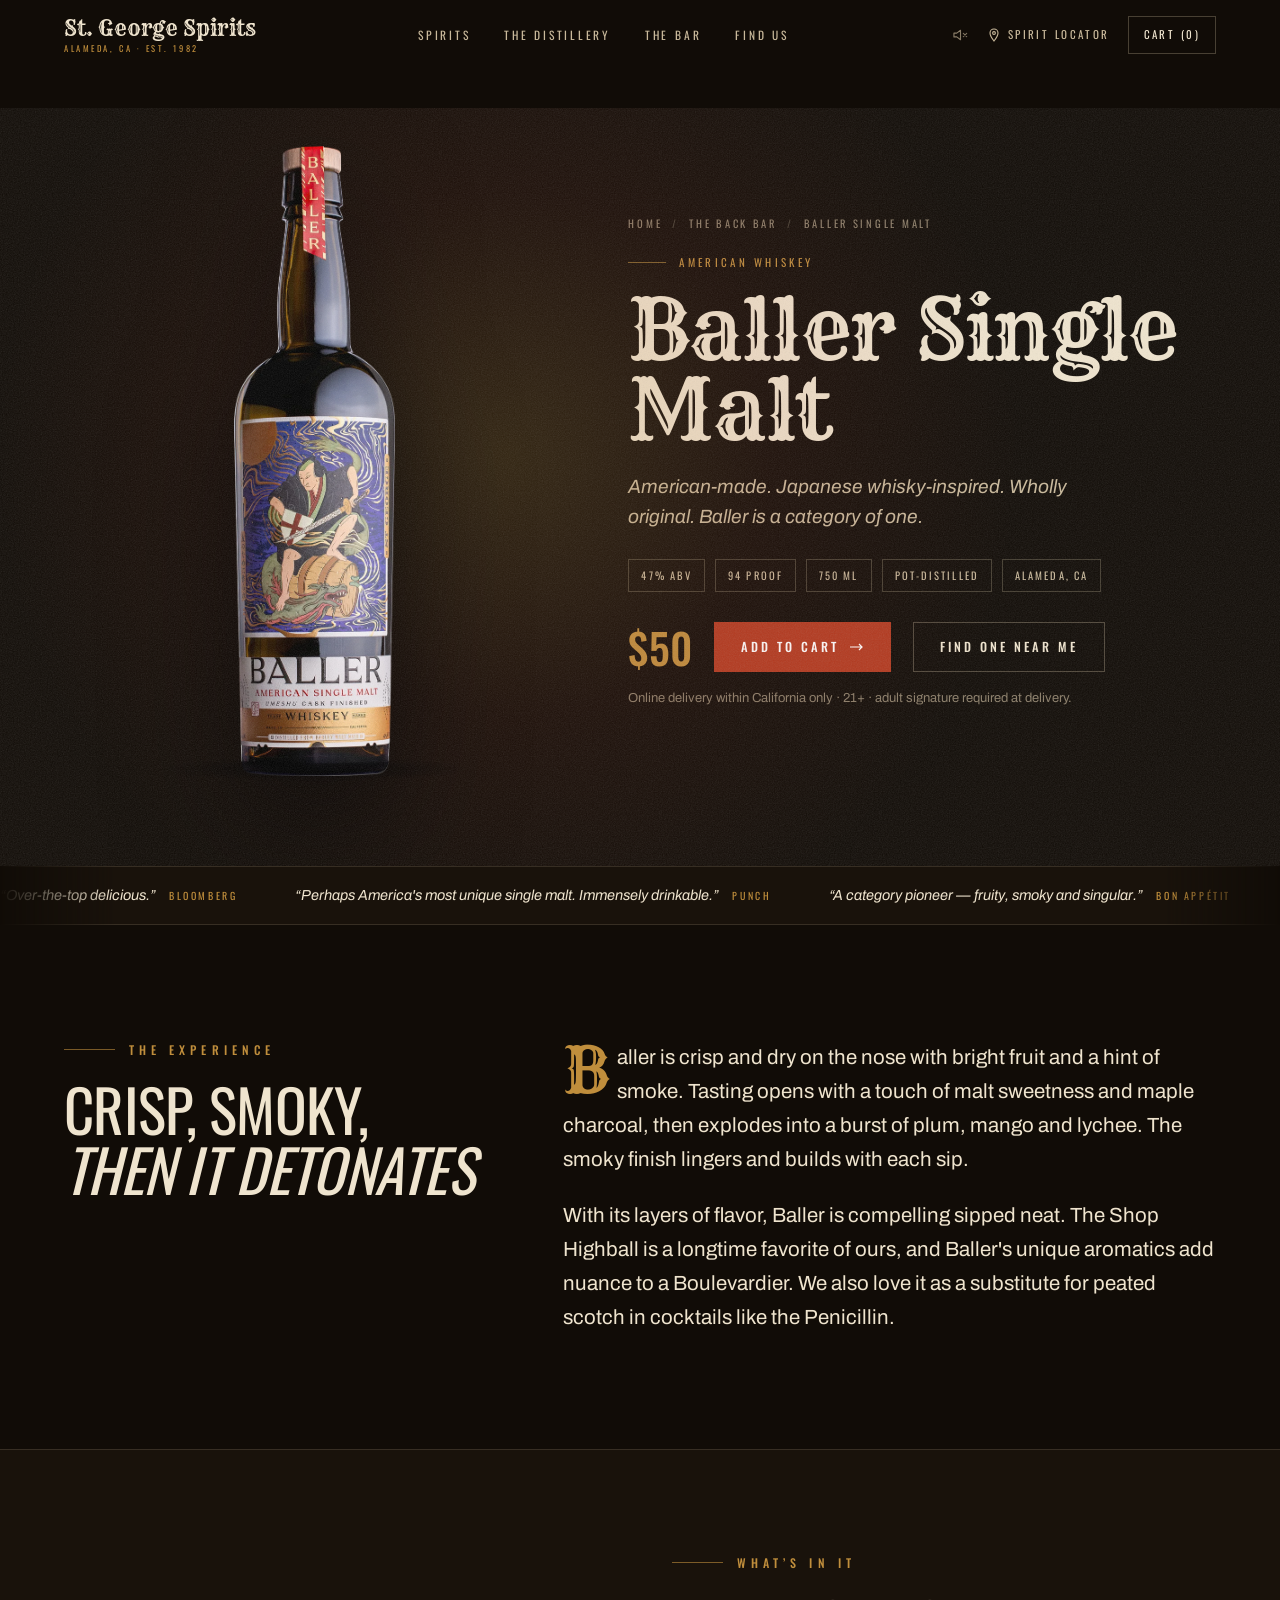
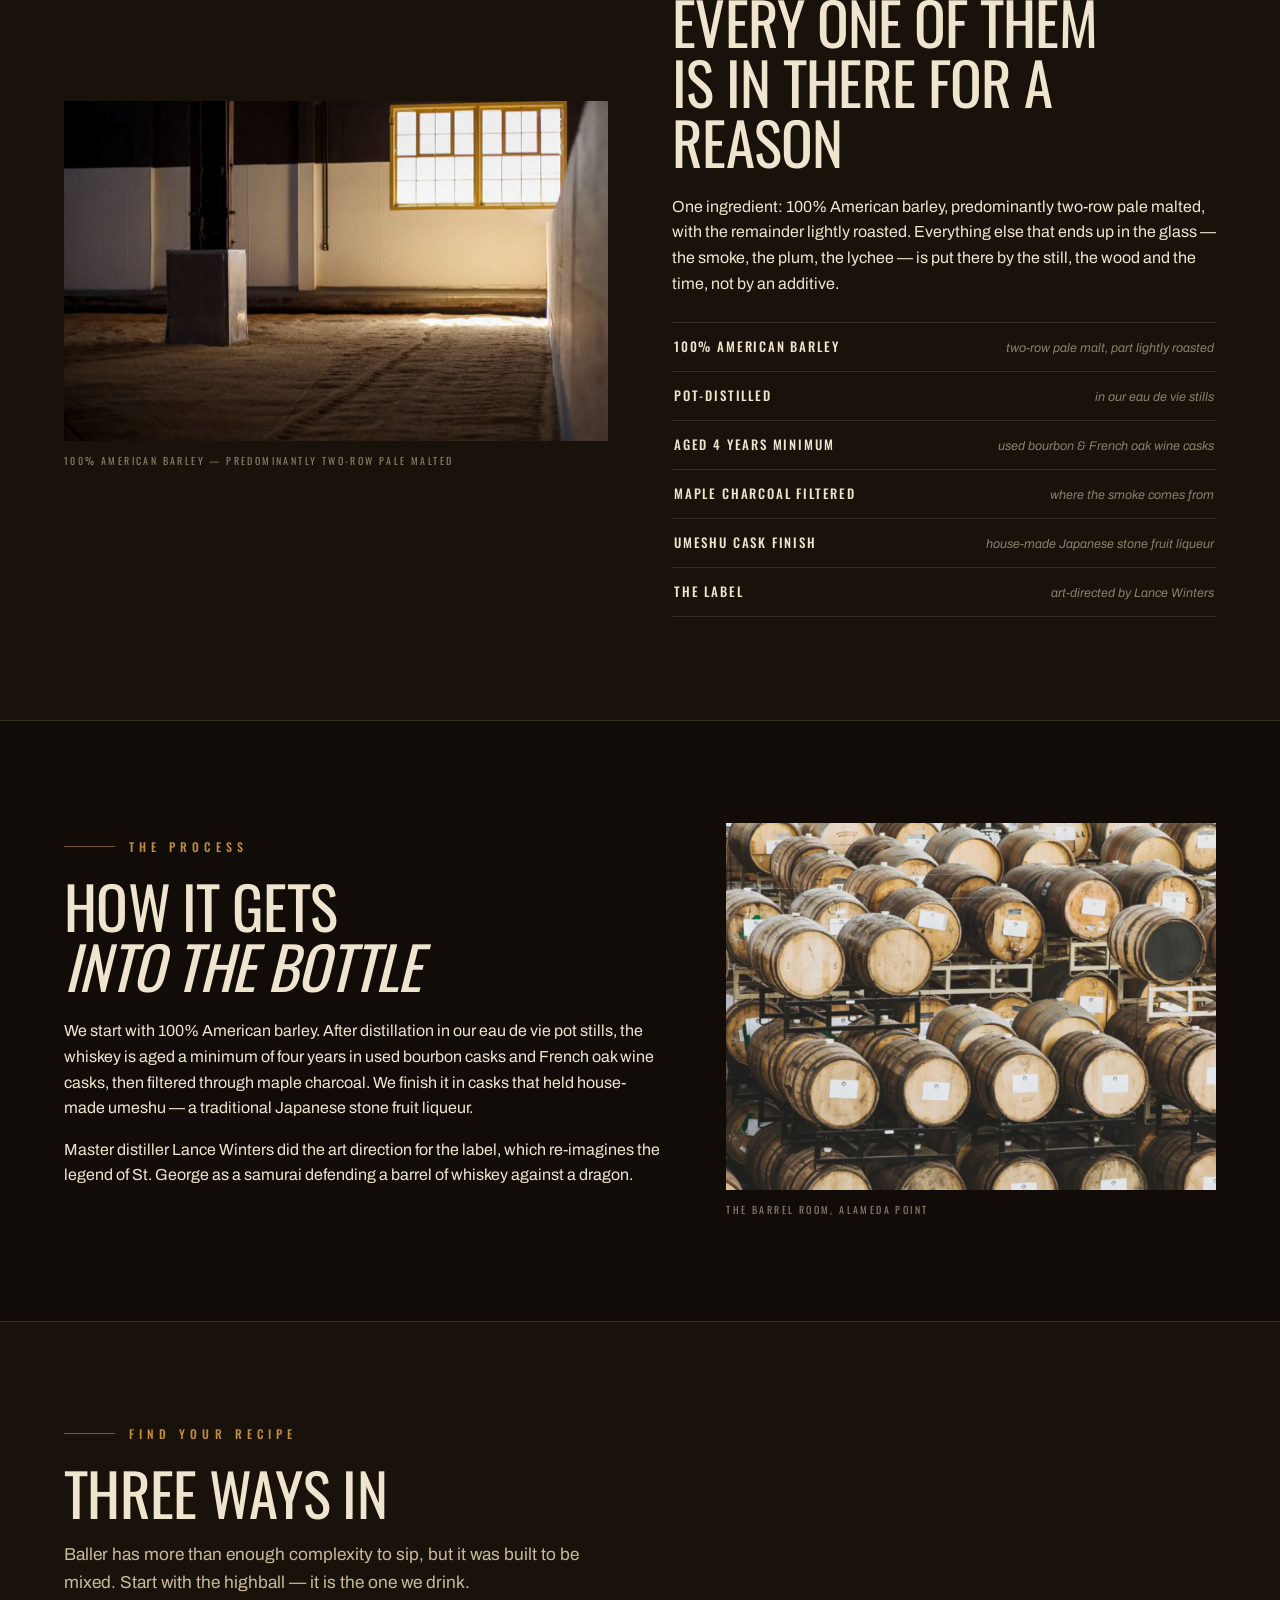
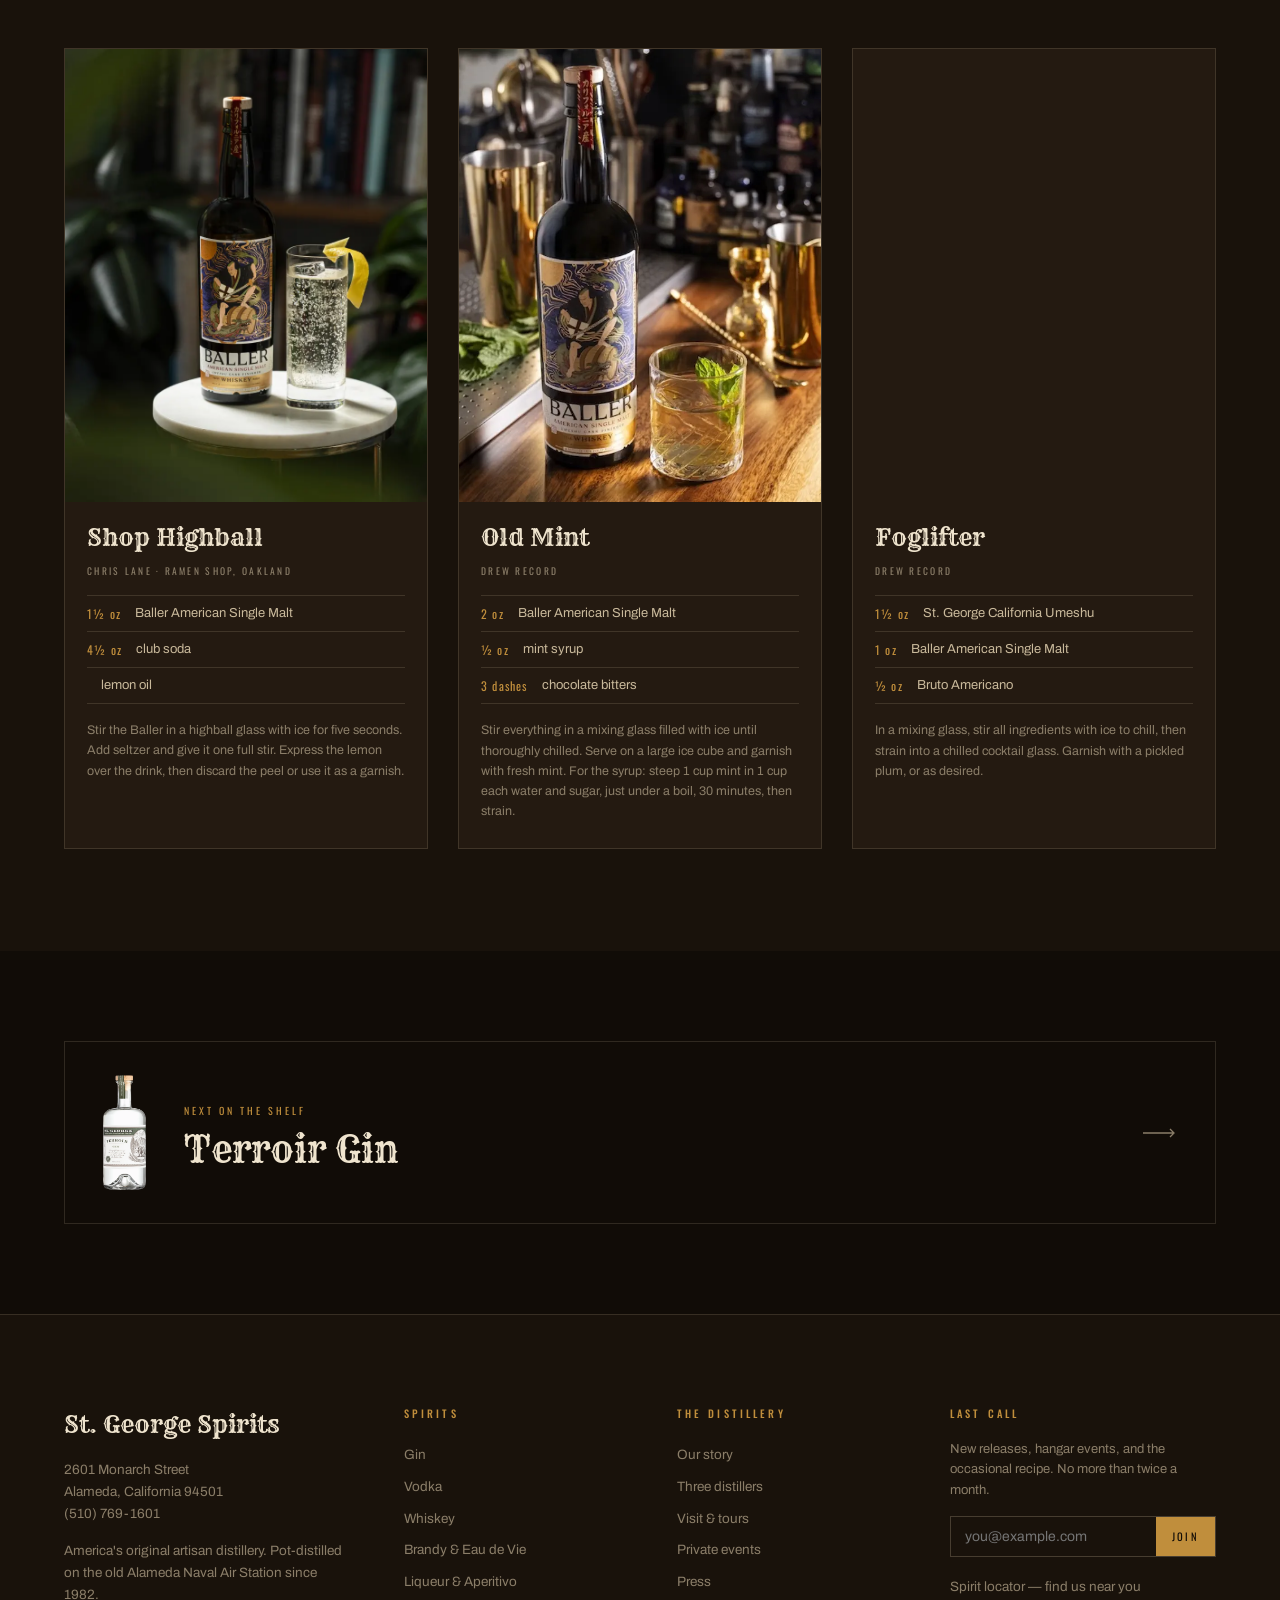
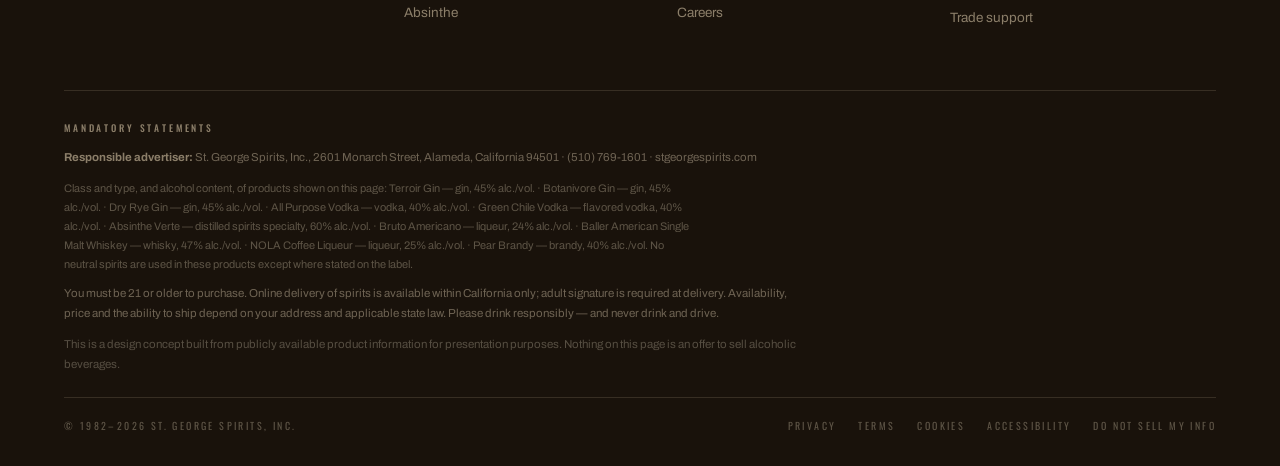
==== spirits/baller-single-malt.html @ ffea4fe0 "St. George Spirits homepage design concept Unofficial, non-commercial portfolio piece. Static site, " ====
<!doctype html>
<html lang="en">
<head>
<meta charset="utf-8">
<meta name="viewport" content="width=device-width, initial-scale=1, viewport-fit=cover">
<title>Baller American Single Malt Whiskey — St. George Spirits</title>
<meta name="description" content="100% American barley, aged four years, filtered through maple charcoal and finished in house-made umeshu casks. 47% ABV, $50.">

<link rel="canonical" href="https://stgeorge-concept.vercel.app/spirits/baller-single-malt.html">
<meta name="theme-color" content="#110C07">
<meta name="robots" content="noindex,nofollow">

<meta property="og:type" content="product">
<meta property="og:site_name" content="St. George Spirits">
<meta property="og:locale" content="en_US">
<meta property="og:url" content="https://stgeorge-concept.vercel.app/spirits/baller-single-malt.html">
<meta property="og:title" content="Baller American Single Malt Whiskey — St. George Spirits">
<meta property="og:description" content="100% American barley, aged four years, filtered through maple charcoal and finished in house-made umeshu casks. 47% ABV, $50.">
<meta property="og:image" content="https://stgeorge-concept.vercel.app/assets/img/og-baller-single-malt.jpg">
<meta property="og:image:width" content="1200">
<meta property="og:image:height" content="630">
<meta property="og:image:alt" content="A bottle of St. George Baller American Single Malt Whiskey against a dark ground.">
<meta property="product:price:amount" content="50">
<meta property="product:price:currency" content="USD">

<meta name="twitter:card" content="summary_large_image">
<meta name="twitter:title" content="Baller American Single Malt Whiskey — St. George Spirits">
<meta name="twitter:description" content="100% American barley, aged four years, filtered through maple charcoal and finished in house-made umeshu casks. 47% ABV, $50.">
<meta name="twitter:image" content="https://stgeorge-concept.vercel.app/assets/img/og-baller-single-malt.jpg">

<link rel="icon" href="../assets/img/favicon.svg" type="image/svg+xml">
<link rel="apple-touch-icon" href="../assets/img/apple-touch-icon.png">

<link rel="preconnect" href="https://fonts.googleapis.com">
<link rel="preconnect" href="https://fonts.gstatic.com" crossorigin>
<link href="https://fonts.googleapis.com/css2?family=Rye&family=Oswald:wght@300;400;500;600&family=Archivo:ital,wght@0,400;0,500;0,600;1,400&display=swap" rel="stylesheet">
<link rel="stylesheet" href="../assets/css/base.css">
<link rel="stylesheet" href="../assets/css/product.css">

<script type="application/ld+json">
{
  "@context": "https://schema.org",
  "@type": "Product",
  "name": "Baller Single Malt",
  "image": "https://stgeorge-concept.vercel.app/assets/bottles/baller-single-malt-lg.webp",
  "description": "American-made. Japanese whisky-inspired. Wholly original. Baller is a category of one.",
  "sku": "baller-single-malt",
  "brand": {
    "@type": "Brand",
    "name": "St. George Spirits"
  },
  "manufacturer": {
    "@type": "Organization",
    "name": "St. George Spirits",
    "address": {
      "@type": "PostalAddress",
      "streetAddress": "2601 Monarch Street",
      "addressLocality": "Alameda",
      "addressRegion": "CA",
      "postalCode": "94501",
      "addressCountry": "US"
    }
  },
  "offers": {
    "@type": "Offer",
    "price": "50",
    "priceCurrency": "USD",
    "availability": "https://schema.org/InStock",
    "url": "https://stgeorge-concept.vercel.app/spirits/baller-single-malt.html",
    "eligibleRegion": {
      "@type": "State",
      "name": "California"
    }
  }
}
</script>
</head>
<body data-base="../">

<header class="site" id="hdr">
  <a class="brand" href="../index.html">
    <b>St. George Spirits</b>
    <span>Alameda, CA · Est. 1982</span>
  </a>

  <nav class="main" aria-label="Main">
    <div>
      <button type="button" aria-haspopup="true">Spirits</button>
      <div class="panel">
        <p>Gin that tastes like a forest, vodka that tastes like a pepper patch, and a whiskey that answers to nobody.</p>
        <a href="terroir-gin.html">Gin — four of them, no two alike</a>
        <a href="../index.html#backbar">Vodka — built for the cocktail, not the shelf</a>
        <a href="baller-single-malt.html">Whiskey — American single malt, Lot by Lot</a>
        <a href="../index.html#backbar">Brandy &amp; Eau de Vie — thirty pounds of fruit, one bottle</a>
        <a href="../index.html#backbar">Liqueur &amp; Aperitivo — bitter, sweet, and a little loud</a>
        <a href="../index.html#backbar">Absinthe — the first one legal in America since 1912</a>
      </div>
    </div>
    <div>
      <button type="button" aria-haspopup="true">The Distillery</button>
      <div class="panel">
        <p>Sixty-five thousand square feet of decommissioned airplane hangar, sitting on an old naval runway in Alameda.</p>
        <a href="../index.html#about">Our story — forty-plus years of it</a>
        <a href="../index.html#about">Three distillers, one legacy</a>
        <a href="../index.html#visit">Visit the tasting room</a>
        <a href="../index.html#visit">Private events in the hangar</a>
      </div>
    </div>
    <div>
      <button type="button" aria-haspopup="true">The Bar</button>
      <div class="panel">
        <p>Recipes worth the effort, and the house rules for drinking them.</p>
        <a href="../index.html#barkeep">Cocktail recipes</a>
        <a href="../index.html#visit">Events &amp; tastings</a>
        <a href="../index.html#visit">Press &amp; awards</a>
      </div>
    </div>
    <div>
      <button type="button" aria-haspopup="true">Find Us</button>
      <div class="panel">
        <p>We can only ship inside California. Everywhere else, we'll tell you who's got it on the shelf.</p>
        <a href="../index.html#backbar">Shop online — California delivery</a>
        <a href="../index.html#visit">Spirit locator — all 50 states</a>
        <a href="../index.html#visit">Trade support</a>
      </div>
    </div>
  </nav>

  <div class="hdr-right">
    <a class="locate" href="../index.html#visit">
      <svg width="12" height="14" viewBox="0 0 12 14" fill="none" aria-hidden="true"><path d="M6 1C3.8 1 2 2.8 2 5c0 3 4 8 4 8s4-5 4-8c0-2.2-1.8-4-4-4Z" stroke="currentColor" stroke-width="1.1"/><circle cx="6" cy="5" r="1.4" stroke="currentColor" stroke-width="1.1"/></svg>
      Spirit Locator
    </a>
    <button class="cart" type="button">Cart (0)</button>
    <button class="burger" type="button" aria-label="Menu"><i></i></button>
  </div>
</header>

<main class="pdp">

<!-- ======================= HERO ======================= -->
<section class="pdp-hero">
  <div class="pdp-glow" aria-hidden="true"></div>
  <div class="grain" style="opacity:.26"></div>
  <div class="pdp-in">

    <div class="pdp-bottle">
      <img src="../assets/bottles/baller-single-malt-lg.webp" alt="A bottle of St. George Baller American Single Malt Whiskey against a dark ground." width="779" height="1887" fetchpriority="high" decoding="async">
    </div>

    <div class="pdp-meta">
      <nav class="crumb" aria-label="Breadcrumb">
        <a href="../index.html">Home</a><span>/</span><a href="../index.html#backbar">The back bar</a><span>/</span>Baller Single Malt
      </nav>
      <p class="series" style="margin-top:22px">American Whiskey</p>
      <h1>Baller Single Malt</h1>
      <p class="say">American-made. Japanese whisky-inspired. Wholly original. Baller is a category of one.</p>

      <div class="pdp-spec">
        <span>47% ABV</span><span>94 proof</span><span>750 ml</span><span>Pot-distilled</span><span>Alameda, CA</span>
      </div>

      <div class="pdp-buy">
        <span class="pr">$50</span>
        <a class="btn btn--solid" href="#">Add to cart <svg width="14" height="8" viewBox="0 0 14 8" fill="none" aria-hidden="true"><path d="M0 4h12M9 1l3 3-3 3" stroke="currentColor" stroke-width="1.2"/></svg></a>
        <a class="btn" href="../index.html#visit">Find one near me</a>
      </div>
      <p class="small pdp-ship">Online delivery within California only &middot; 21+ &middot; adult signature required at delivery.</p>
    </div>

  </div>
</section>

<!-- ======================= PRESS ======================= -->
<div class="press">
  <ul>
      <li><q>Over-the-top delicious.</q><cite>Bloomberg</cite></li>
      <li><q>Perhaps America's most unique single malt. Immensely drinkable.</q><cite>PUNCH</cite></li>
      <li><q>A category pioneer — fruity, smoky and singular.</q><cite>Bon App&eacute;tit</cite></li>
      <li><q>One of the most visionary whiskeys on the market.</q><cite>Spirited</cite></li>
      <li><q>This might be the best new spirit of the year, period.</q><cite>Supercall</cite></li>
      <li><q>Exactly the kind of whisk(e)y that keeps me in love with whisk(e)y.</q><cite>The Whiskey Wash</cite></li>
      <li><q>A stunning label to match.</q><cite>Whisky Advocate</cite></li>
      <li><q>Uniquely delicious — the depth of the palate is remarkable.</q><cite>Food &amp; Wine</cite></li>
      <li><q>A meta whiskey, if there ever was one.</q><cite>The Daily Beast</cite></li>
      <li><q>Downright delicious.</q><cite>Gear Patrol</cite></li>
      <li><q>Over-the-top delicious.</q><cite>Bloomberg</cite></li>
      <li><q>Perhaps America's most unique single malt. Immensely drinkable.</q><cite>PUNCH</cite></li>
      <li><q>A category pioneer — fruity, smoky and singular.</q><cite>Bon App&eacute;tit</cite></li>
      <li><q>One of the most visionary whiskeys on the market.</q><cite>Spirited</cite></li>
      <li><q>This might be the best new spirit of the year, period.</q><cite>Supercall</cite></li>
      <li><q>Exactly the kind of whisk(e)y that keeps me in love with whisk(e)y.</q><cite>The Whiskey Wash</cite></li>
      <li><q>A stunning label to match.</q><cite>Whisky Advocate</cite></li>
      <li><q>Uniquely delicious — the depth of the palate is remarkable.</q><cite>Food &amp; Wine</cite></li>
      <li><q>A meta whiskey, if there ever was one.</q><cite>The Daily Beast</cite></li>
      <li><q>Downright delicious.</q><cite>Gear Patrol</cite></li>
  </ul>
</div>

<!-- ======================= EXPERIENCE ======================= -->
<section class="exp">
  <div class="pdp-in exp-grid">
    <div class="rv">
      <p class="eyebrow">The experience</p>
      <h2 class="h2">Crisp, smoky,<br><em>then it detonates</em></h2>
    </div>
    <div class="exp-body rv">
        <p class="drop">Baller is crisp and dry on the nose with bright fruit and a hint of smoke. Tasting opens with a touch of malt sweetness and maple charcoal, then explodes into a burst of plum, mango and lychee. The smoky finish lingers and builds with each sip.</p>
        <p>With its layers of flavor, Baller is compelling sipped neat. The Shop Highball is a longtime favorite of ours, and Baller's unique aromatics add nuance to a Boulevardier. We also love it as a substitute for peated scotch in cocktails like the Penicillin.</p>
    </div>
  </div>
</section>

<!-- ======================= WHAT'S IN IT ======================= -->
<section class="whats">
  <div class="pdp-in whats-grid">
    <figure class="rv">
      <img src="../assets/img/pdp/baller-botanicals.webp" alt="100% American barley — predominantly two-row pale malted" loading="lazy" decoding="async" width="960" height="600">
      <figcaption>100% American barley — predominantly two-row pale malted</figcaption>
    </figure>
    <div class="rv">
      <p class="eyebrow">What&rsquo;s in it</p>
      <h2 class="h2" style="margin-bottom:22px">Every one of them<br>is in there for a reason</h2>
        <p>One ingredient: 100% American barley, predominantly two-row pale malted, with the remainder lightly roasted. Everything else that ends up in the glass — the smoke, the plum, the lychee — is put there by the still, the wood and the time, not by an additive.</p>
      <ul class="spec-list">
        <li><b>100% American barley</b><span>two-row pale malt, part lightly roasted</span></li>
        <li><b>Pot-distilled</b><span>in our eau de vie stills</span></li>
        <li><b>Aged 4 years minimum</b><span>used bourbon &amp; French oak wine casks</span></li>
        <li><b>Maple charcoal filtered</b><span>where the smoke comes from</span></li>
        <li><b>Umeshu cask finish</b><span>house-made Japanese stone fruit liqueur</span></li>
        <li><b>The label</b><span>art-directed by Lance Winters</span></li>
      </ul>
    </div>
  </div>
</section>

<!-- ======================= PROCESS ======================= -->
<section class="process">
  <div class="pdp-in process-grid">
    <div class="rv">
      <p class="eyebrow">The process</p>
      <h2 class="h2" style="margin-bottom:22px">How it gets<br><em>into the bottle</em></h2>
        <p>We start with 100% American barley. After distillation in our eau de vie pot stills, the whiskey is aged a minimum of four years in used bourbon casks and French oak wine casks, then filtered through maple charcoal. We finish it in casks that held house-made umeshu — a traditional Japanese stone fruit liqueur.</p>
        <p>Master distiller Lance Winters did the art direction for the label, which re-imagines the legend of St. George as a samurai defending a barrel of whiskey against a dragon.</p>
    </div>
    <figure class="rv">
      <img src="../assets/img/pdp/baller-process.webp" alt="The barrel room, Alameda Point" loading="lazy" decoding="async" width="960" height="720">
      <figcaption style="font-family:var(--f-cond);font-size:10px;letter-spacing:.24em;text-transform:uppercase;color:var(--muted);padding-top:12px">The barrel room, Alameda Point</figcaption>
    </figure>
  </div>
</section>

<!-- ======================= COCKTAILS ======================= -->
<section class="mix">
  <div class="pdp-in">
    <div class="rv" style="max-width:62ch">
      <p class="eyebrow">Find your recipe</p>
      <h2 class="h2">Three ways in</h2>
      <p class="lede" style="margin-top:18px">Baller has more than enough complexity to sip, but it was built to be mixed. Start with the highball — it is the one we drink.</p>
    </div>
    <div class="mix-grid">
      <article class="drink rv">
        <img src="../assets/img/pdp/baller-highball.webp" alt="Shop Highball" loading="lazy" decoding="async" width="800" height="1000">
        <div class="d-in">
          <h3>Shop Highball</h3>
          <p class="by">Chris Lane · Ramen Shop, Oakland</p>
          <dl>
          <div><dt>1&frac12; oz</dt><dd>Baller American Single Malt</dd></div>
          <div><dt>4&frac12; oz</dt><dd>club soda</dd></div>
          <div><dt></dt><dd>lemon oil</dd></div>
          </dl>
          <p class="how">Stir the Baller in a highball glass with ice for five seconds. Add seltzer and give it one full stir. Express the lemon over the drink, then discard the peel or use it as a garnish.</p>
        </div>
      </article>
      <article class="drink rv">
        <img src="../assets/img/pdp/baller-oldmint.webp" alt="Old Mint" loading="lazy" decoding="async" width="800" height="1000">
        <div class="d-in">
          <h3>Old Mint</h3>
          <p class="by">Drew Record</p>
          <dl>
          <div><dt>2 oz</dt><dd>Baller American Single Malt</dd></div>
          <div><dt>&frac12; oz</dt><dd>mint syrup</dd></div>
          <div><dt>3 dashes</dt><dd>chocolate bitters</dd></div>
          </dl>
          <p class="how">Stir everything in a mixing glass filled with ice until thoroughly chilled. Serve on a large ice cube and garnish with fresh mint. For the syrup: steep 1 cup mint in 1 cup each water and sugar, just under a boil, 30 minutes, then strain.</p>
        </div>
      </article>
      <article class="drink rv">
        <img src="../assets/img/pdp/baller-foglifter.webp" alt="Foglifter" loading="lazy" decoding="async" width="800" height="1000">
        <div class="d-in">
          <h3>Foglifter</h3>
          <p class="by">Drew Record</p>
          <dl>
          <div><dt>1&frac12; oz</dt><dd>St. George California Umeshu</dd></div>
          <div><dt>1 oz</dt><dd>Baller American Single Malt</dd></div>
          <div><dt>&frac12; oz</dt><dd>Bruto Americano</dd></div>
          </dl>
          <p class="how">In a mixing glass, stir all ingredients with ice to chill, then strain into a chilled cocktail glass. Garnish with a pickled plum, or as desired.</p>
        </div>
      </article>
    </div>
  </div>
</section>

<!-- ======================= NEXT ======================= -->
<section class="nextup">
  <div class="pdp-in">
    <a href="terroir-gin.html" class="rv">
      <img src="../assets/bottles/terroir-gin.webp" alt="" loading="lazy" decoding="async">
      <div>
        <span class="lbl">Next on the shelf</span>
        <h3>Terroir Gin</h3>
      </div>
      <span class="arrow"><svg width="34" height="10" viewBox="0 0 34 10" fill="none" aria-hidden="true"><path d="M0 5h30M27 1l4 4-4 4" stroke="currentColor" stroke-width="1.3"/></svg></span>
    </a>
  </div>
</section>

</main>

<footer class="site">
  <div class="f-in">
    <div class="f-top">
      <div class="f-brand">
        <b>St. George Spirits</b>
        <p>2601 Monarch Street<br>Alameda, California 94501<br>(510) 769-1601</p>
        <p style="margin-top:14px">America's original artisan distillery. Pot-distilled on the old Alameda Naval Air Station since 1982.</p>
      </div>
      <div>
        <h4>Spirits</h4>
        <a href="terroir-gin.html">Gin</a><a href="../index.html#backbar">Vodka</a><a href="baller-single-malt.html">Whiskey</a>
        <a href="../index.html#backbar">Brandy &amp; Eau de Vie</a><a href="../index.html#backbar">Liqueur &amp; Aperitivo</a><a href="../index.html#backbar">Absinthe</a>
      </div>
      <div>
        <h4>The Distillery</h4>
        <a href="../index.html#about">Our story</a><a href="../index.html#about">Three distillers</a><a href="../index.html#visit">Visit &amp; tours</a>
        <a href="../index.html#visit">Private events</a><a href="../index.html#visit">Press</a><a href="../index.html#visit">Careers</a>
      </div>
      <div>
        <h4>Last call</h4>
        <p class="small" style="margin:0 0 4px">New releases, hangar events, and the occasional recipe. No more than twice a month.</p>
        <form class="sub-form" onsubmit="event.preventDefault();this.reset();this.querySelector('button').textContent='Done';">
          <input type="email" placeholder="you@example.com" aria-label="Email address" required>
          <button type="submit">Join</button>
        </form>
        <a href="../index.html#visit" style="margin-top:14px">Spirit locator — find us near you</a>
        <a href="../index.html#visit">Trade support</a>
      </div>
    </div>

    <div class="legal">
      <h5>Mandatory statements</h5>
      <p><strong style="color:#8B7E69">Responsible advertiser:</strong> St. George Spirits, Inc., 2601 Monarch Street, Alameda, California 94501 · (510) 769-1601 · stgeorgespirits.com</p>
      <p class="cls">Class and type, and alcohol content, of products shown on this page: Terroir Gin — gin, 45% alc./vol. · Botanivore Gin — gin, 45% alc./vol. · Dry Rye Gin — gin, 45% alc./vol. · All Purpose Vodka — vodka, 40% alc./vol. · Green Chile Vodka — flavored vodka, 40% alc./vol. · Absinthe Verte — distilled spirits specialty, 60% alc./vol. · Bruto Americano — liqueur, 24% alc./vol. · Baller American Single Malt Whiskey — whisky, 47% alc./vol. · NOLA Coffee Liqueur — liqueur, 25% alc./vol. · Pear Brandy — brandy, 40% alc./vol. No neutral spirits are used in these products except where stated on the label.</p>
      <p>You must be 21 or older to purchase. Online delivery of spirits is available within California only; adult signature is required at delivery. Availability, price and the ability to ship depend on your address and applicable state law. Please drink responsibly — and never drink and drive.</p>
      <p style="color:#564E42">This is a design concept built from publicly available product information for presentation purposes. Nothing on this page is an offer to sell alcoholic beverages.</p>
    </div>

    <div class="f-bot">
      <span>© 1982–2026 St. George Spirits, Inc.</span>
      <div>
        <a href="#">Privacy</a><a href="#">Terms</a><a href="#">Cookies</a><a href="#">Accessibility</a><a href="#">Do not sell my info</a>
      </div>
    </div>
  </div>
</footer>

<script src="../assets/js/site.js" defer></script>
</body>
</html>
---- assets/css/base.css ----
/* ============================================================
   ST. GEORGE SPIRITS — shared base: tokens, type, header, footer.
   Loaded by index.html and every product page BEFORE their own
   page-specific <style>, so the cascade order is unchanged.
   ============================================================ */

/* ============================================================
   ST. GEORGE SPIRITS — homepage concept
   Palette: warm near-black ground, parchment, saloon rust, brass.
   Type: Rye (woodtype, sparing) / Oswald (condensed labels)
         / Archivo (body — carries ~90% of the page)
   ============================================================ */

:root{
  --ink:      #110C07;
  --ink-2:    #19120B;
  --ink-3:    #241A11;
  --ink-4:    #332517;
  --paper:    #EFE4CE;
  --bone:     #C9B99B;
  --muted:    #8B7E69;
  --rust:     #B23A20;
  --rust-lo:  #7E2714;
  --brass:    #C08E3C;
  --sage:     #5E6B52;

  --f-wood: 'Rye', 'Bookman Old Style', Georgia, serif;
  --f-cond: 'Oswald', 'Archivo Narrow', 'Helvetica Neue', sans-serif;
  --f-body: 'Archivo', ui-sans-serif, system-ui, -apple-system, 'Segoe UI', sans-serif;

  --gut: clamp(20px, 5vw, 76px);
  --hair: 1px solid rgba(201,185,155,.17);
  --ease: cubic-bezier(.22,.85,.3,1);
}

*{ box-sizing:border-box; }
html{ scroll-behavior:smooth; }
body{
  margin:0; background:var(--ink); color:var(--paper);
  font-family:var(--f-body); font-size:16px; line-height:1.6;
  -webkit-font-smoothing:antialiased;
}
body.is-locked{ overflow:hidden; }
img{ max-width:100%; display:block; }
a{ color:inherit; text-decoration:none; }
button{ font:inherit; color:inherit; background:none; border:0; cursor:pointer; }
::selection{ background:var(--rust); color:#fff; }

/* --- shared type ------------------------------------------------ */
.eyebrow{
  font-family:var(--f-cond); font-size:clamp(10px,1.05vw,12px); font-weight:500;
  letter-spacing:.42em; text-transform:uppercase; color:var(--brass);
  display:flex; align-items:center; gap:14px; margin:0 0 20px;
}
.eyebrow::before{ content:""; width:clamp(24px,4vw,54px); height:1px; background:var(--brass); opacity:.6; flex:none; }
.eyebrow.ctr{ justify-content:center; }
.eyebrow.ctr::after{ content:""; width:clamp(24px,4vw,54px); height:1px; background:var(--brass); opacity:.6; flex:none; }

h1,h2,h3{ margin:0; font-weight:400; }
.wood{ font-family:var(--f-wood); line-height:.98; letter-spacing:-.005em; }
.h2{
  font-family:var(--f-cond); font-weight:400; text-transform:uppercase;
  font-size:clamp(30px,4.6vw,66px); line-height:1.02; letter-spacing:-.012em;
}
.lede{ font-size:clamp(15px,1.35vw,19px); line-height:1.62; color:var(--bone); max-width:60ch; }
.small{ font-size:13px; line-height:1.55; color:var(--muted); }

.btn{
  display:inline-flex; align-items:center; gap:11px; padding:14px 26px;
  font-family:var(--f-cond); font-size:12.5px; font-weight:500; letter-spacing:.24em;
  text-transform:uppercase; border:1px solid rgba(201,185,155,.34); color:var(--paper);
  background:transparent; transition:background .32s var(--ease), border-color .32s var(--ease), color .32s var(--ease);
}
.btn:hover{ background:var(--paper); border-color:var(--paper); color:var(--ink); }
.btn--solid{ background:var(--rust); border-color:var(--rust); color:#fff; }
.btn--solid:hover{ background:var(--paper); border-color:var(--paper); color:var(--ink); }
.btn svg{ flex:none; }

/* grain overlay used on dark sections */
.grain{
  position:absolute; inset:0; pointer-events:none; opacity:.17; z-index:3;
  background-image:url("data:image/svg+xml,%3Csvg xmlns='http://www.w3.org/2000/svg' width='220' height='220'%3E%3Cfilter id='n'%3E%3CfeTurbulence type='fractalNoise' baseFrequency='.82' numOctaves='3'/%3E%3CfeColorMatrix type='saturate' values='0'/%3E%3C/filter%3E%3Crect width='220' height='220' filter='url(%23n)' opacity='.5'/%3E%3C/svg%3E");
}


/* ============================================================
   HEADER
   ============================================================ */
.ticker{
  position:relative; z-index:90; background:var(--ink-2); border-bottom:var(--hair);
  font-family:var(--f-cond); font-size:10.5px; letter-spacing:.26em; text-transform:uppercase;
  color:var(--muted); overflow:hidden;
}
.ticker ul{ display:flex; gap:56px; margin:0; padding:9px var(--gut); list-style:none; justify-content:center; white-space:nowrap; }
.ticker li{ display:flex; align-items:center; gap:10px; }
.ticker li::before{ content:"✦"; color:var(--brass); font-size:8px; }
@media (max-width:860px){ .ticker li:nth-child(n+3){ display:none; } .ticker ul{ gap:28px; } }

header.site{
  position:fixed; top:0; left:0; right:0; z-index:100;
  display:flex; align-items:center; justify-content:space-between; gap:20px;
  padding:16px var(--gut); transition:background .5s var(--ease), border-color .5s var(--ease), padding .5s var(--ease);
  border-bottom:1px solid transparent;
}
header.site.stuck{ background:rgba(17,12,7,.9); backdrop-filter:blur(14px); border-bottom-color:rgba(201,185,155,.14); padding-top:11px; padding-bottom:11px; }
.brand{ display:flex; flex-direction:column; line-height:1; flex:none; }
.brand b{ font-family:var(--f-wood); font-weight:400; font-size:clamp(16px,1.7vw,21px); letter-spacing:.005em; }
.brand span{ font-family:var(--f-cond); font-size:8.5px; letter-spacing:.3em; text-transform:uppercase; color:var(--brass); margin-top:5px; }

nav.main{ display:flex; gap:34px; }
nav.main > div{ position:relative; }
nav.main > div > button{
  font-family:var(--f-cond); font-size:11.5px; font-weight:400; letter-spacing:.24em;
  text-transform:uppercase; color:var(--bone); padding:10px 0; position:relative;
}
nav.main > div > button::after{ content:""; position:absolute; left:0; right:0; bottom:4px; height:1px; background:var(--brass); transform:scaleX(0); transform-origin:left; transition:transform .4s var(--ease); }
nav.main > div:hover > button{ color:var(--paper); }
nav.main > div:hover > button::after{ transform:scaleX(1); }
.panel{
  position:absolute; top:calc(100% + 10px); left:-26px; width:342px; padding:22px 26px 20px;
  background:linear-gradient(170deg,#1c140c,#120d08); border:1px solid rgba(201,185,155,.2);
  box-shadow:0 34px 70px rgba(0,0,0,.6);
  opacity:0; visibility:hidden; transform:translateY(-7px); transition:all .34s var(--ease);
}
nav.main > div:hover .panel, nav.main > div:focus-within .panel{ opacity:1; visibility:visible; transform:none; }
.panel > p{ margin:0 0 16px; font-size:13.5px; line-height:1.55; color:var(--bone); font-style:italic; }
.panel a{ display:block; padding:7px 0; border-top:1px solid rgba(201,185,155,.11); font-family:var(--f-cond); font-size:12.5px; letter-spacing:.14em; text-transform:uppercase; color:var(--muted); transition:color .25s, padding-left .25s var(--ease); }
.panel a:hover{ color:var(--paper); padding-left:7px; }
.hdr-right{ display:flex; align-items:center; gap:18px; flex:none; }
.hdr-right .locate{ font-family:var(--f-cond); font-size:11px; letter-spacing:.22em; text-transform:uppercase; color:var(--bone); display:flex; align-items:center; gap:8px; }
.hdr-right .locate:hover{ color:var(--paper); }
.cart{ display:flex; align-items:center; gap:8px; font-family:var(--f-cond); font-size:11px; letter-spacing:.22em; text-transform:uppercase; border:1px solid rgba(201,185,155,.3); padding:9px 15px; transition:border-color .3s, background .3s; }
.cart:hover{ border-color:var(--paper); background:rgba(239,228,206,.07); }
.burger{ display:none; width:40px; height:34px; border:1px solid rgba(201,185,155,.3); align-items:center; justify-content:center; }
.burger i{ display:block; width:16px; height:1px; background:var(--paper); position:relative; }
.burger i::before,.burger i::after{ content:""; position:absolute; left:0; width:16px; height:1px; background:var(--paper); }
.burger i::before{ top:-5px; } .burger i::after{ top:5px; }
@media (max-width:1100px){
  nav.main{ display:none; } .hdr-right .locate{ display:none; } .burger{ display:flex; }
  header.site.open{ background:rgba(17,12,7,.97); backdrop-filter:blur(14px); }
  header.site.open nav.main{
    display:block; position:absolute; left:0; right:0; top:100%;
    background:linear-gradient(170deg,#1c140c,#120d08); border-top:var(--hair);
    border-bottom:1px solid rgba(201,185,155,.14); padding:10px var(--gut) 22px;
    max-height:70svh; overflow-y:auto;
  }
  header.site.open nav.main > div{ border-top:1px solid rgba(201,185,155,.1); }
  header.site.open nav.main > div > button{ display:block; width:100%; text-align:left; padding:15px 0; font-size:13px; }
  header.site.open .panel{
    position:static; opacity:1; visibility:visible; transform:none; width:auto;
    padding:0 0 14px; background:none; border:0; box-shadow:none;
  }
  header.site.open .panel > p{ display:none; }
}


/* ============================================================
   FOOTER
   ============================================================ */
footer.site{ background:var(--ink-2); border-top:var(--hair); padding:clamp(56px,7vw,92px) var(--gut) 32px; }
.f-in{ max-width:1340px; margin:0 auto; }
.f-top{ display:grid; grid-template-columns:1.3fr 1fr 1fr 1.2fr; gap:clamp(24px,4vw,56px); padding-bottom:clamp(36px,4.4vw,56px); border-bottom:var(--hair); }
@media (max-width:980px){ .f-top{ grid-template-columns:1fr 1fr; } }
@media (max-width:600px){ .f-top{ grid-template-columns:1fr; } }
.f-top h4{ font-family:var(--f-cond); font-size:10.5px; letter-spacing:.3em; text-transform:uppercase; color:var(--brass); margin:0 0 18px; font-weight:500; }
.f-top a{ display:block; padding:5px 0; font-size:13.5px; color:var(--muted); transition:color .25s; }
.f-top a:hover{ color:var(--paper); }
.f-brand b{ font-family:var(--f-wood); font-weight:400; font-size:24px; display:block; }
.f-brand p{ font-size:13.5px; color:var(--muted); line-height:1.65; margin:16px 0 0; }
.sub-form{ display:flex; border:1px solid rgba(201,185,155,.26); margin-top:16px; }
.sub-form input{ flex:1; min-width:0; padding:12px 14px; background:none; border:0; color:var(--paper); font-family:var(--f-body); font-size:14px; }
.sub-form input:focus{ outline:none; }
.sub-form button{ padding:0 16px; font-family:var(--f-cond); font-size:10.5px; letter-spacing:.22em; text-transform:uppercase; background:var(--brass); color:var(--ink); }
.legal{ padding-top:30px; }
.legal h5{ font-family:var(--f-cond); font-size:9.5px; letter-spacing:.3em; text-transform:uppercase; color:var(--muted); margin:0 0 12px; font-weight:500; }
.legal p{ margin:0 0 11px; font-size:11.5px; line-height:1.72; color:#6E6353; max-width:105ch; }
.legal .cls{ font-size:11px; color:#5D5446; }
.f-bot{ display:flex; justify-content:space-between; gap:20px; flex-wrap:wrap; margin-top:22px; padding-top:20px; border-top:var(--hair); font-family:var(--f-cond); font-size:10px; letter-spacing:.24em; text-transform:uppercase; color:#5D5446; }
.f-bot div{ display:flex; gap:22px; flex-wrap:wrap; }

/* reveal */
.rv{ opacity:0; transform:translateY(26px); transition:opacity .9s var(--ease), transform .9s var(--ease); }
.rv.on{ opacity:1; transform:none; }

@media (prefers-reduced-motion: reduce){
  html{ scroll-behavior:auto; }
  .rv{ opacity:1; transform:none; transition:none; }
  .hero{ height:100svh; }
  .hero-hint svg{ animation:none; }
}

/* ============================================================
   SOUND TOGGLE
   Lives in .hdr-right next to the cart. Three states worth
   showing: off (speaker with a cross), on (speaker with waves),
   and on-and-currently-sounding (the little equaliser).
   ============================================================ */
.snd{
  position:relative; display:flex; align-items:center; gap:8px;
  color:var(--muted); padding:6px 2px; transition:color .3s var(--ease);
}
.snd:hover{ color:var(--paper); }
.snd:focus-visible{ outline:1px solid var(--brass); outline-offset:4px; }
.snd svg{ flex:none; overflow:visible; }
.snd .w1, .snd .w2{ opacity:0; transition:opacity .3s var(--ease); }
.snd .x{ opacity:.9; transition:opacity .3s var(--ease); }
html.snd-on .snd{ color:var(--brass); }
html.snd-on .snd .x{ opacity:0; }
html.snd-on .snd .w1{ opacity:1; }
html.snd-on .snd .w2{ opacity:.55; }

.snd .eq{ display:none; align-items:flex-end; gap:2px; height:11px; }
html.snd-on .snd .eq{ display:flex; }
.snd .eq b{ width:2px; background:currentColor; height:30%; transform-origin:bottom; animation:eq 1.1s var(--ease) infinite; }
.snd .eq b:nth-child(2){ animation-delay:.18s; height:70%; }
.snd .eq b:nth-child(3){ animation-delay:.36s; height:45%; }
@keyframes eq{ 0%,100%{ transform:scaleY(.35); } 50%{ transform:scaleY(1); } }
@media (prefers-reduced-motion: reduce){ .snd .eq b{ animation:none; } }

/* Touch devices get a real toggle rather than a stuck :hover — see
   the nav module in site.js. */
nav.main > div.tapped > button{ color:var(--paper); }
nav.main > div.tapped > button::after{ transform:scaleX(1); }
nav.main > div.tapped .panel{ opacity:1; visibility:visible; transform:none; }

@media (max-width:1100px){ .snd .eq{ display:none !important; } }
---- assets/css/product.css ----
/* ============================================================
   PRODUCT DETAIL PAGE (PDP)
   Loaded after base.css. The page is a quiet room after the
   homepage's theatre: one bottle, lit, and the reasons to want it.
   ============================================================ */

/* --- cross-document view transition ------------------------------
   The bottle is the same object in both documents, so it should not
   cut — it should travel. `navigation: auto` opts this document into
   same-origin cross-document transitions; the shared element is
   matched by view-transition-name on both ends (set dynamically on
   the homepage, statically here).
   ----------------------------------------------------------------- */
@view-transition{ navigation: auto; }

.pdp-bottle img{ view-transition-name: hero-bottle; }

::view-transition-old(hero-bottle),
::view-transition-new(hero-bottle){
  /* the bottle is a cut-out PNG: cross-fading it double-exposes the
     glass, so hold both frames opaque and let the geometry do the work */
  animation-duration:.62s;
  animation-timing-function:cubic-bezier(.22,.85,.3,1);
  mix-blend-mode:normal;
}
::view-transition-group(hero-bottle){ animation-duration:.62s; }

::view-transition-old(root){ animation:vt-out .36s var(--ease) both; }
::view-transition-new(root){ animation:vt-in .46s var(--ease) both; }
@keyframes vt-out{ to{ opacity:0; } }
@keyframes vt-in{ from{ opacity:0; } }

@media (prefers-reduced-motion: reduce){
  ::view-transition-group(*),
  ::view-transition-old(*),
  ::view-transition-new(*){ animation:none !important; }
}

/* --- shell -------------------------------------------------------- */
.pdp{ padding-top:clamp(84px,9vw,108px); }
.pdp-in{ max-width:1340px; margin:0 auto; padding:0 var(--gut); }

.crumb{
  font-family:var(--f-cond); font-size:10.5px; letter-spacing:.26em; text-transform:uppercase;
  color:var(--muted); display:flex; align-items:center; gap:10px; padding:14px 0 0;
}
.crumb a{ color:var(--muted); transition:color .25s; }
.crumb a:hover{ color:var(--brass); }
.crumb span{ opacity:.45; }

/* --- hero --------------------------------------------------------- */
.pdp-hero{ position:relative; overflow:hidden; }
.pdp-hero .pdp-in{
  display:grid; grid-template-columns:.92fr 1.08fr; gap:clamp(28px,5vw,80px);
  align-items:center; padding-top:clamp(18px,3vw,38px); padding-bottom:clamp(50px,7vw,96px);
}

/* the pool of light the bottle stands in */
.pdp-glow{
  position:absolute; left:50%; top:46%; width:min(1100px,110vw); aspect-ratio:1;
  transform:translate(-62%,-50%);
  background:radial-gradient(circle, rgba(192,142,60,.19) 0%, rgba(178,58,32,.08) 34%, transparent 66%);
  pointer-events:none;
}
@media (max-width:900px){ .pdp-glow{ transform:translate(-50%,-62%); } }

.pdp-bottle{
  position:relative; display:flex; align-items:flex-end; justify-content:center;
  height:min(70svh,640px);
}
.pdp-bottle img{
  height:100%; width:auto; max-width:100%; object-fit:contain;
  filter:drop-shadow(0 48px 60px rgba(0,0,0,.72));
}
/* the bottle's reflection on the bar top */
.pdp-bottle::after{
  content:""; position:absolute; left:50%; bottom:-6px; transform:translateX(-50%);
  width:62%; height:26px; border-radius:50%;
  background:radial-gradient(ellipse, rgba(0,0,0,.72), transparent 70%);
}

.pdp-meta .series{
  font-family:var(--f-cond); font-size:11px; letter-spacing:.3em; text-transform:uppercase;
  color:var(--brass); display:flex; align-items:center; gap:13px;
}
.pdp-meta .series::before{ content:""; width:38px; height:1px; background:var(--brass); opacity:.6; }
.pdp-meta h1{
  font-family:var(--f-wood); font-weight:400; font-size:clamp(38px,6.6vw,86px);
  line-height:.95; letter-spacing:-.008em; margin:18px 0 0;
}
.pdp-meta .say{
  font-size:clamp(16px,1.5vw,21px); line-height:1.58; color:var(--bone);
  max-width:46ch; margin:22px 0 0; font-style:italic;
}
.pdp-spec{ display:flex; gap:10px; flex-wrap:wrap; margin-top:26px; }
.pdp-spec span{
  font-family:var(--f-cond); font-size:10.5px; letter-spacing:.2em; text-transform:uppercase;
  border:1px solid rgba(201,185,155,.28); padding:7px 12px; color:var(--bone);
}
.pdp-buy{ display:flex; align-items:center; gap:22px; flex-wrap:wrap; margin-top:30px; }
.pdp-buy .pr{ font-family:var(--f-cond); font-weight:500; font-size:clamp(28px,3.4vw,42px); color:var(--brass); line-height:1; }
.pdp-ship{ margin-top:16px; }

/* --- press rail ---------------------------------------------------- */
.press{
  border-top:var(--hair); border-bottom:var(--hair);
  background:var(--ink-2); overflow:hidden; padding:17px 0;
  -webkit-mask-image:linear-gradient(90deg,transparent,#000 9%,#000 91%,transparent);
          mask-image:linear-gradient(90deg,transparent,#000 9%,#000 91%,transparent);
}
.press ul{ display:flex; gap:58px; margin:0; padding:0; list-style:none; width:max-content; animation:rail 54s linear infinite; }
.press:hover ul{ animation-play-state:paused; }
.press li{ display:flex; align-items:baseline; gap:13px; white-space:nowrap; }
.press q{ font-size:14.5px; font-style:italic; color:var(--paper); quotes:'“' '”'; }
.press cite{
  font-family:var(--f-cond); font-size:10px; letter-spacing:.26em; text-transform:uppercase;
  color:var(--brass); font-style:normal;
}
@keyframes rail{ to{ transform:translateX(-50%); } }
@media (prefers-reduced-motion: reduce){
  .press ul{ animation:none; width:auto; flex-wrap:wrap; gap:14px 44px; padding:0 var(--gut); }
  .press{ -webkit-mask-image:none; mask-image:none; }
}

/* --- the experience ------------------------------------------------ */
.exp{ padding:clamp(66px,9vw,124px) 0; }
.exp-grid{ display:grid; grid-template-columns:.8fr 1.2fr; gap:clamp(26px,5vw,76px); align-items:start; }
.exp-body p{ font-size:clamp(16px,1.6vw,22px); line-height:1.66; color:var(--paper); margin:0 0 22px; max-width:56ch; }
.exp-body p:last-child{ margin-bottom:0; }
.exp-body .drop::first-letter{
  font-family:var(--f-wood); float:left; font-size:3.1em; line-height:.82;
  padding:.06em .1em 0 0; color:var(--brass);
}

/* The width/height ATTRIBUTES on these <img> tags are there to reserve
   layout space and stop CLS, but they land as presentational hints on the
   `height` property — which beats `aspect-ratio` unless `height:auto` is
   stated explicitly. Without it every one of these renders at its full
   intrinsic pixel height (a 1000px-tall cocktail card). Do not remove.   */

/* --- botanicals / what's in it -------------------------------------- */
.whats{ background:var(--ink-2); border-top:var(--hair); border-bottom:var(--hair); padding:clamp(60px,8vw,110px) 0; }
.whats-grid{ display:grid; grid-template-columns:1fr 1fr; gap:clamp(30px,5vw,78px); align-items:center; }
.whats figure{ margin:0; position:relative; }
.whats figure img{ width:100%; height:auto; aspect-ratio:16/10; object-fit:cover; filter:saturate(.88) contrast(1.04); }
.whats figure figcaption{
  font-family:var(--f-cond); font-size:10px; letter-spacing:.24em; text-transform:uppercase;
  color:var(--muted); padding-top:12px;
}
.spec-list{ list-style:none; margin:26px 0 0; padding:0; border-top:var(--hair); }
.spec-list li{
  display:grid; grid-template-columns:1fr auto; gap:18px; align-items:baseline;
  padding:13px 2px; border-bottom:var(--hair);
}
.spec-list b{ font-family:var(--f-cond); font-weight:500; font-size:13px; letter-spacing:.14em; text-transform:uppercase; color:var(--paper); }
.spec-list span{ font-size:12.5px; color:var(--muted); text-align:right; font-style:italic; }

/* --- process -------------------------------------------------------- */
.process{ padding:clamp(60px,8vw,110px) 0; }
.process-grid{ display:grid; grid-template-columns:1.1fr .9fr; gap:clamp(30px,5vw,78px); align-items:center; }
.process figure{ margin:0; }
.process figure img{ width:100%; height:auto; aspect-ratio:4/3; object-fit:cover; }

/* --- cocktails ------------------------------------------------------ */
.mix{ background:var(--ink-2); border-top:var(--hair); padding:clamp(60px,8vw,112px) 0; }
.mix-grid{ display:grid; grid-template-columns:repeat(3,1fr); gap:clamp(18px,2.4vw,30px); margin-top:clamp(32px,4vw,52px); }
.drink{ background:var(--ink-3); border:var(--hair); display:flex; flex-direction:column; }
.drink img{ width:100%; height:auto; aspect-ratio:4/5; object-fit:cover; }
.drink .d-in{ padding:22px 22px 26px; display:flex; flex-direction:column; flex:1; }
.drink h3{ font-family:var(--f-wood); font-weight:400; font-size:clamp(19px,1.9vw,25px); line-height:1.08; margin:0 0 4px; }
.drink .by{ font-family:var(--f-cond); font-size:9.5px; letter-spacing:.24em; text-transform:uppercase; color:var(--muted); margin-bottom:16px; }
.drink dl{ margin:0 0 16px; border-top:var(--hair); }
.drink dl div{ display:grid; grid-template-columns:auto 1fr; gap:14px; padding:8px 0; border-bottom:var(--hair); }
.drink dt{ font-family:var(--f-cond); font-size:12px; letter-spacing:.1em; color:var(--brass); white-space:nowrap; }
.drink dd{ margin:0; font-size:13px; color:var(--bone); line-height:1.45; }
.drink .how{ font-size:12.5px; line-height:1.62; color:var(--muted); margin:0; }

/* --- next bottle ----------------------------------------------------- */
.nextup{ padding:clamp(54px,7vw,92px) 0; }
.nextup a{
  display:grid; grid-template-columns:auto 1fr auto; gap:clamp(20px,3vw,40px); align-items:center;
  border:var(--hair); padding:clamp(20px,2.6vw,34px) clamp(22px,3vw,40px);
  transition:border-color .35s var(--ease), background .35s var(--ease);
}
.nextup a:hover{ border-color:rgba(201,185,155,.4); background:var(--ink-2); }
.nextup img{ height:clamp(84px,9vw,126px); width:auto; }
.nextup .lbl{ font-family:var(--f-cond); font-size:10px; letter-spacing:.3em; text-transform:uppercase; color:var(--brass); }
.nextup h3{ font-family:var(--f-wood); font-weight:400; font-size:clamp(22px,2.8vw,38px); line-height:1.04; margin:9px 0 0; }
.nextup .arrow{ color:var(--muted); transition:transform .35s var(--ease), color .35s; }
.nextup a:hover .arrow{ transform:translateX(7px); color:var(--paper); }

/* --- responsive ------------------------------------------------------ */
@media (max-width:980px){
  .mix-grid{ grid-template-columns:1fr 1fr; }
}
@media (max-width:900px){
  .pdp-hero .pdp-in{ grid-template-columns:1fr; }
  .pdp-bottle{ height:min(48svh,420px); order:-1; }
  .exp-grid, .whats-grid, .process-grid{ grid-template-columns:1fr; }
  .process figure{ order:-1; }
}
@media (max-width:640px){
  .mix-grid{ grid-template-columns:1fr; }
  .nextup a{ grid-template-columns:auto 1fr; }
  .nextup .arrow{ display:none; }
}
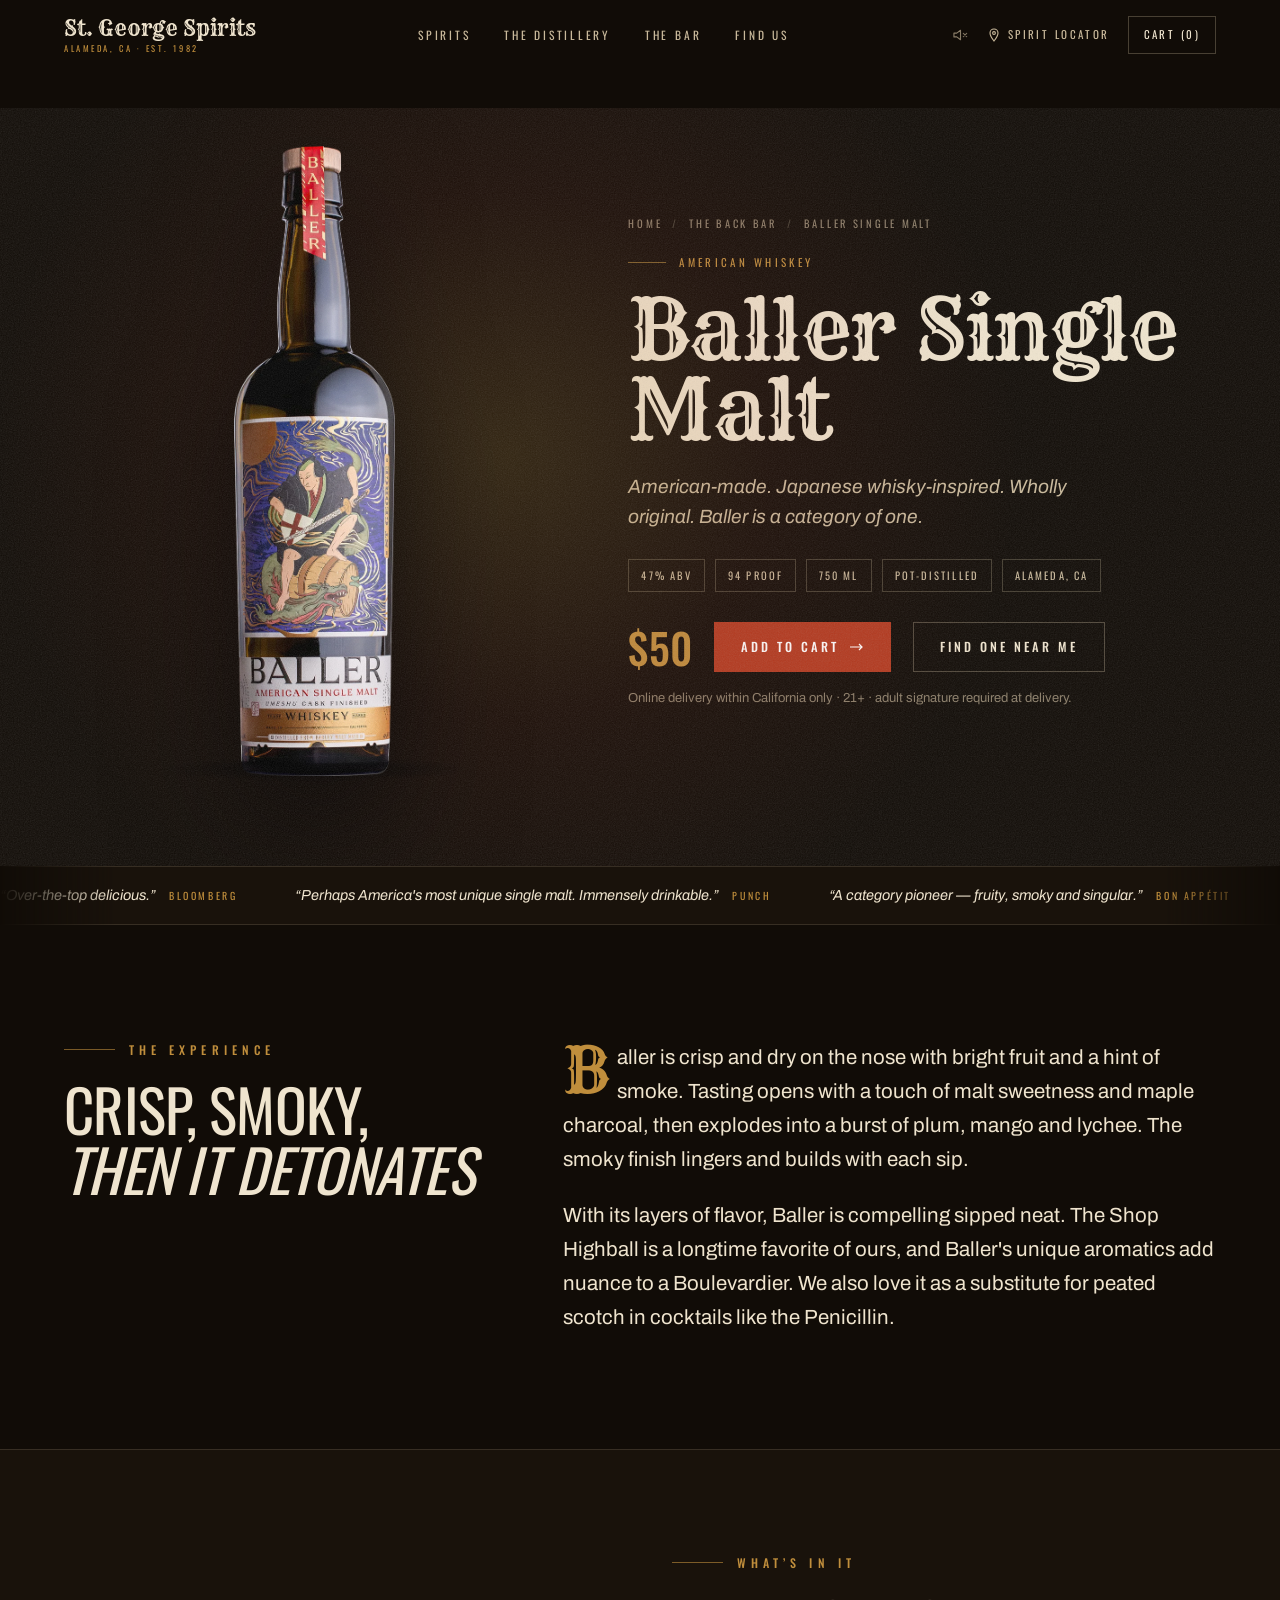
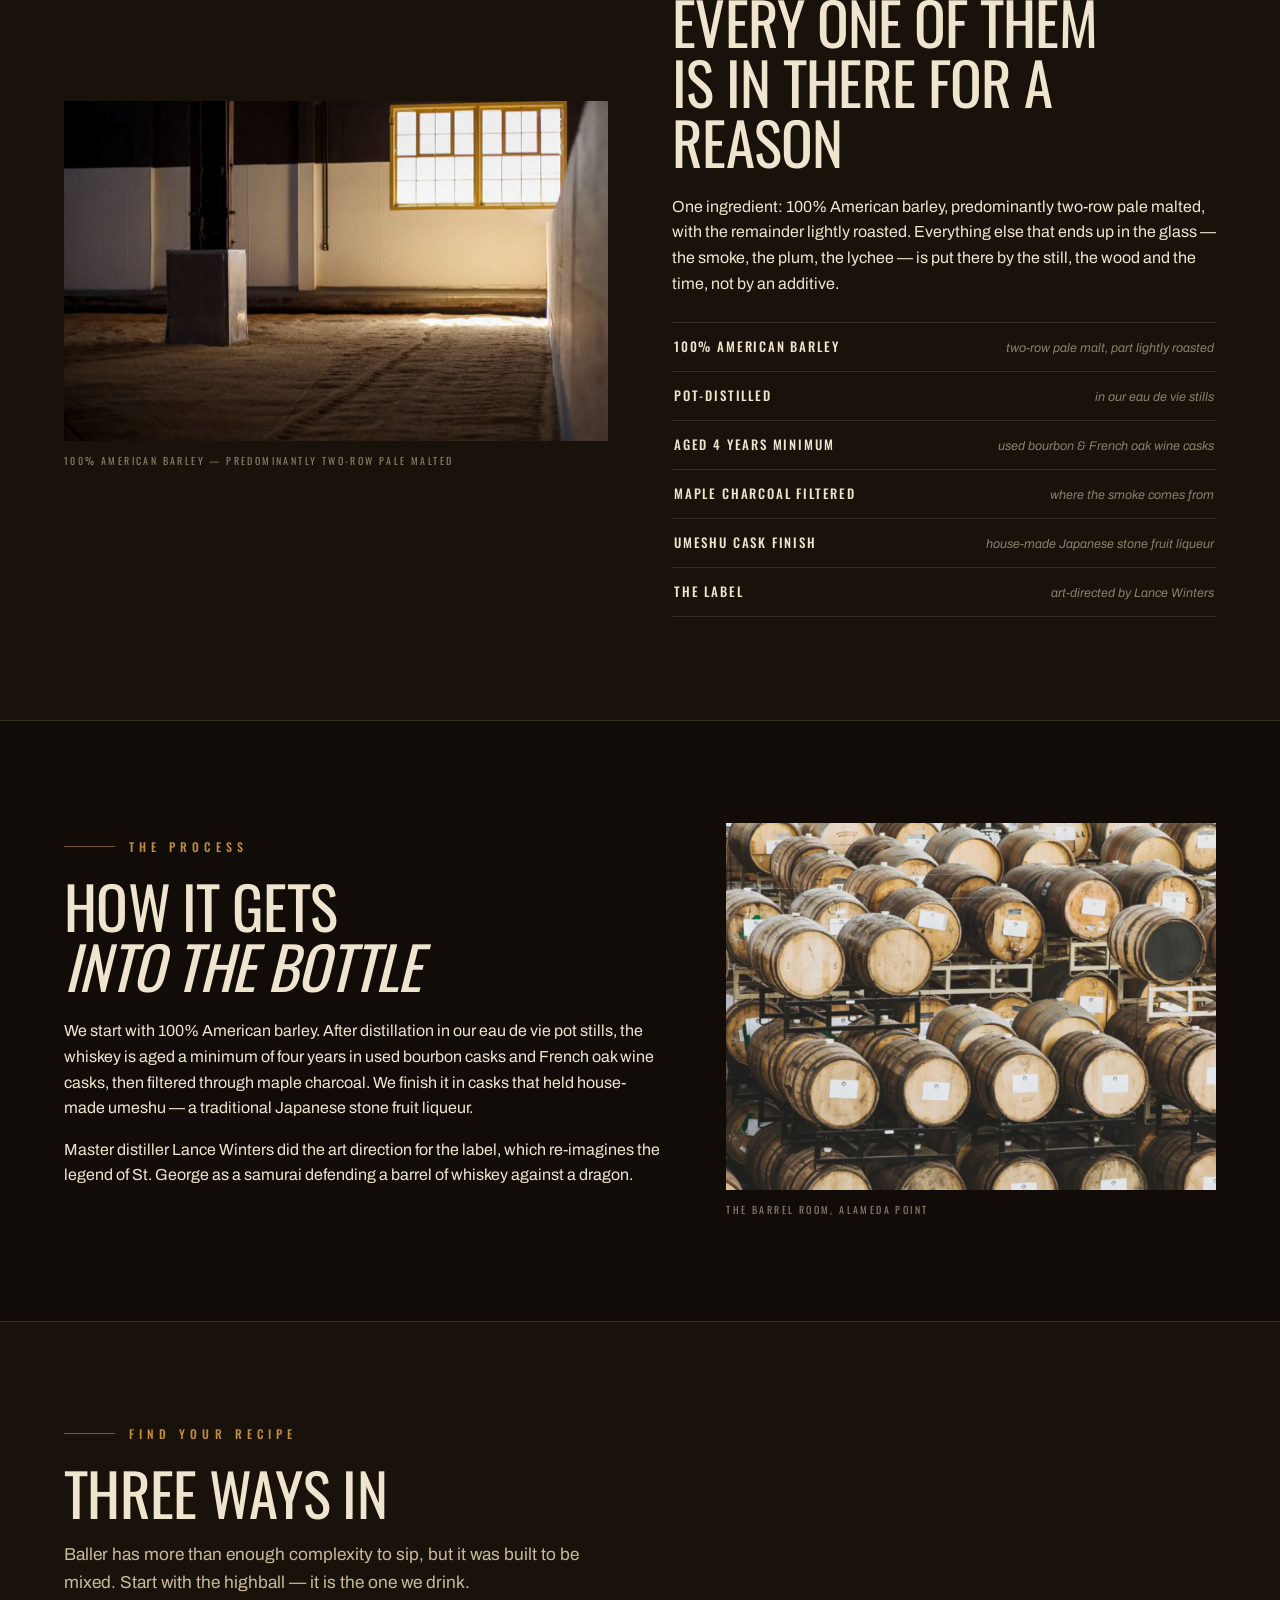
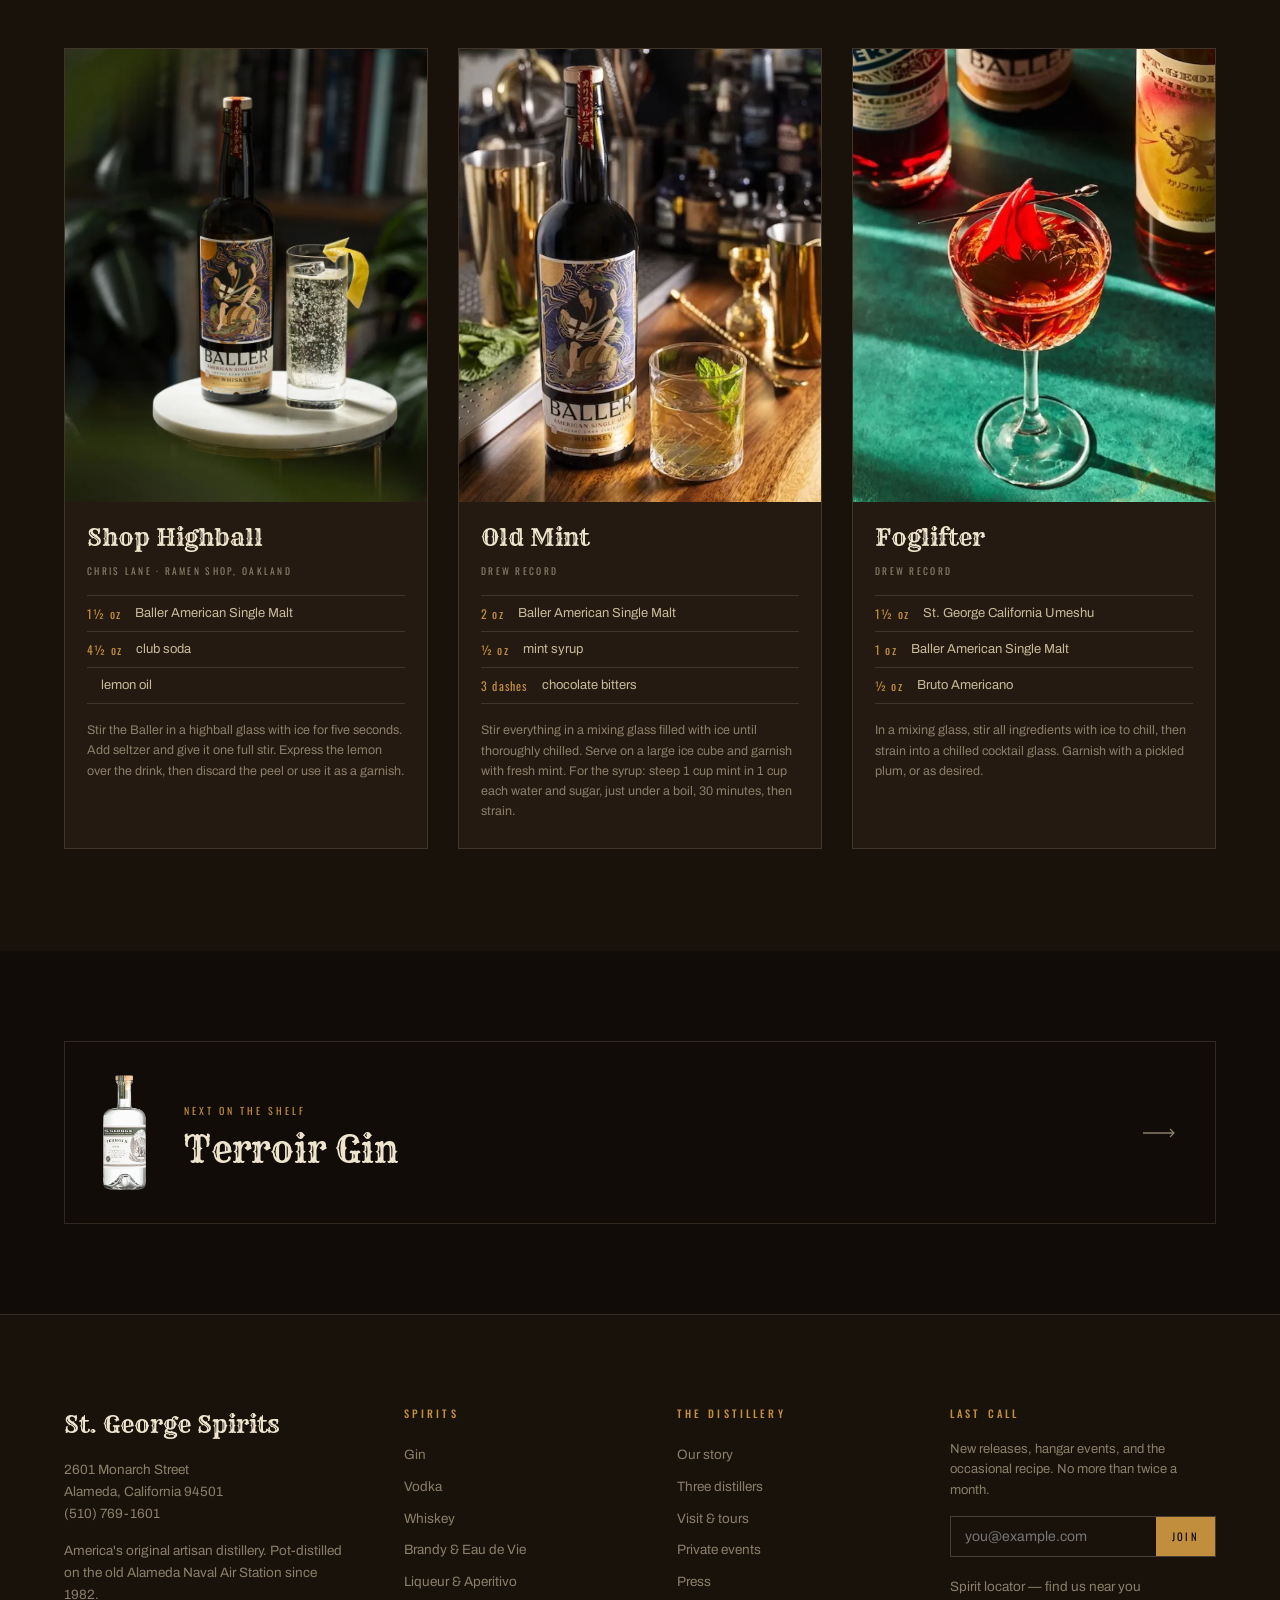
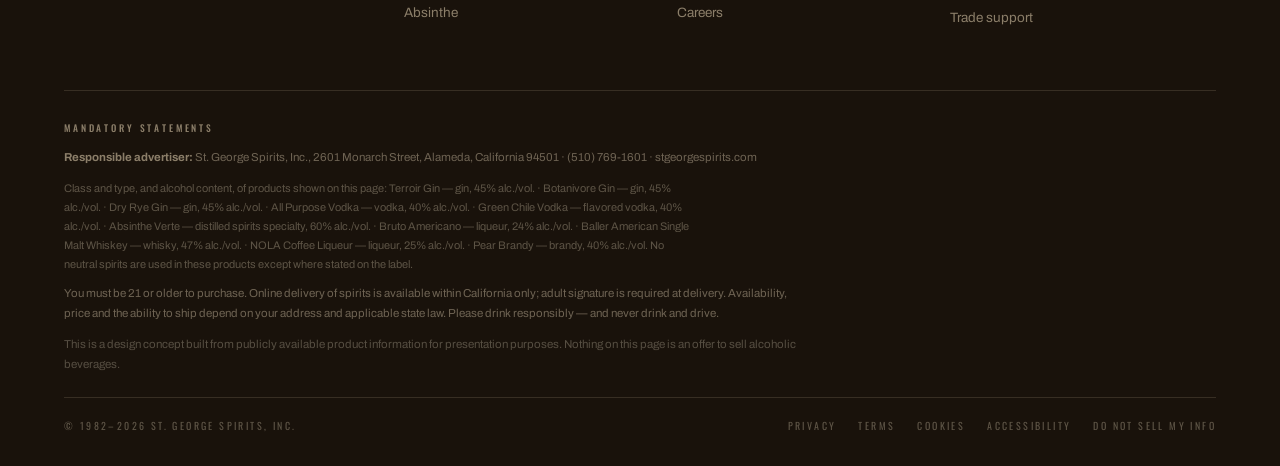
==== commit 68cce17c: "Point canonical and OG urls at the deployed domain Co-Authored-By: Claude Opus 5 <noreply@anthropic." ====
--- a/spirits/baller-single-malt.html
+++ b/spirits/baller-single-malt.html
@@ -6,17 +6,17 @@
 <title>Baller American Single Malt Whiskey — St. George Spirits</title>
 <meta name="description" content="100% American barley, aged four years, filtered through maple charcoal and finished in house-made umeshu casks. 47% ABV, $50.">
 
-<link rel="canonical" href="https://stgeorge-concept.vercel.app/spirits/baller-single-malt.html">
+<link rel="canonical" href="https://stgeorge-spirits-concept.vercel.app/spirits/baller-single-malt.html">
 <meta name="theme-color" content="#110C07">
 <meta name="robots" content="noindex,nofollow">
 
 <meta property="og:type" content="product">
 <meta property="og:site_name" content="St. George Spirits">
 <meta property="og:locale" content="en_US">
-<meta property="og:url" content="https://stgeorge-concept.vercel.app/spirits/baller-single-malt.html">
+<meta property="og:url" content="https://stgeorge-spirits-concept.vercel.app/spirits/baller-single-malt.html">
 <meta property="og:title" content="Baller American Single Malt Whiskey — St. George Spirits">
 <meta property="og:description" content="100% American barley, aged four years, filtered through maple charcoal and finished in house-made umeshu casks. 47% ABV, $50.">
-<meta property="og:image" content="https://stgeorge-concept.vercel.app/assets/img/og-baller-single-malt.jpg">
+<meta property="og:image" content="https://stgeorge-spirits-concept.vercel.app/assets/img/og-baller-single-malt.jpg">
 <meta property="og:image:width" content="1200">
 <meta property="og:image:height" content="630">
 <meta property="og:image:alt" content="A bottle of St. George Baller American Single Malt Whiskey against a dark ground.">
@@ -26,7 +26,7 @@
 <meta name="twitter:card" content="summary_large_image">
 <meta name="twitter:title" content="Baller American Single Malt Whiskey — St. George Spirits">
 <meta name="twitter:description" content="100% American barley, aged four years, filtered through maple charcoal and finished in house-made umeshu casks. 47% ABV, $50.">
-<meta name="twitter:image" content="https://stgeorge-concept.vercel.app/assets/img/og-baller-single-malt.jpg">
+<meta name="twitter:image" content="https://stgeorge-spirits-concept.vercel.app/assets/img/og-baller-single-malt.jpg">
 
 <link rel="icon" href="../assets/img/favicon.svg" type="image/svg+xml">
 <link rel="apple-touch-icon" href="../assets/img/apple-touch-icon.png">
@@ -42,7 +42,7 @@
   "@context": "https://schema.org",
   "@type": "Product",
   "name": "Baller Single Malt",
-  "image": "https://stgeorge-concept.vercel.app/assets/bottles/baller-single-malt-lg.webp",
+  "image": "https://stgeorge-spirits-concept.vercel.app/assets/bottles/baller-single-malt-lg.webp",
   "description": "American-made. Japanese whisky-inspired. Wholly original. Baller is a category of one.",
   "sku": "baller-single-malt",
   "brand": {
@@ -66,7 +66,7 @@
     "price": "50",
     "priceCurrency": "USD",
     "availability": "https://schema.org/InStock",
-    "url": "https://stgeorge-concept.vercel.app/spirits/baller-single-malt.html",
+    "url": "https://stgeorge-spirits-concept.vercel.app/spirits/baller-single-malt.html",
     "eligibleRegion": {
       "@type": "State",
       "name": "California"
